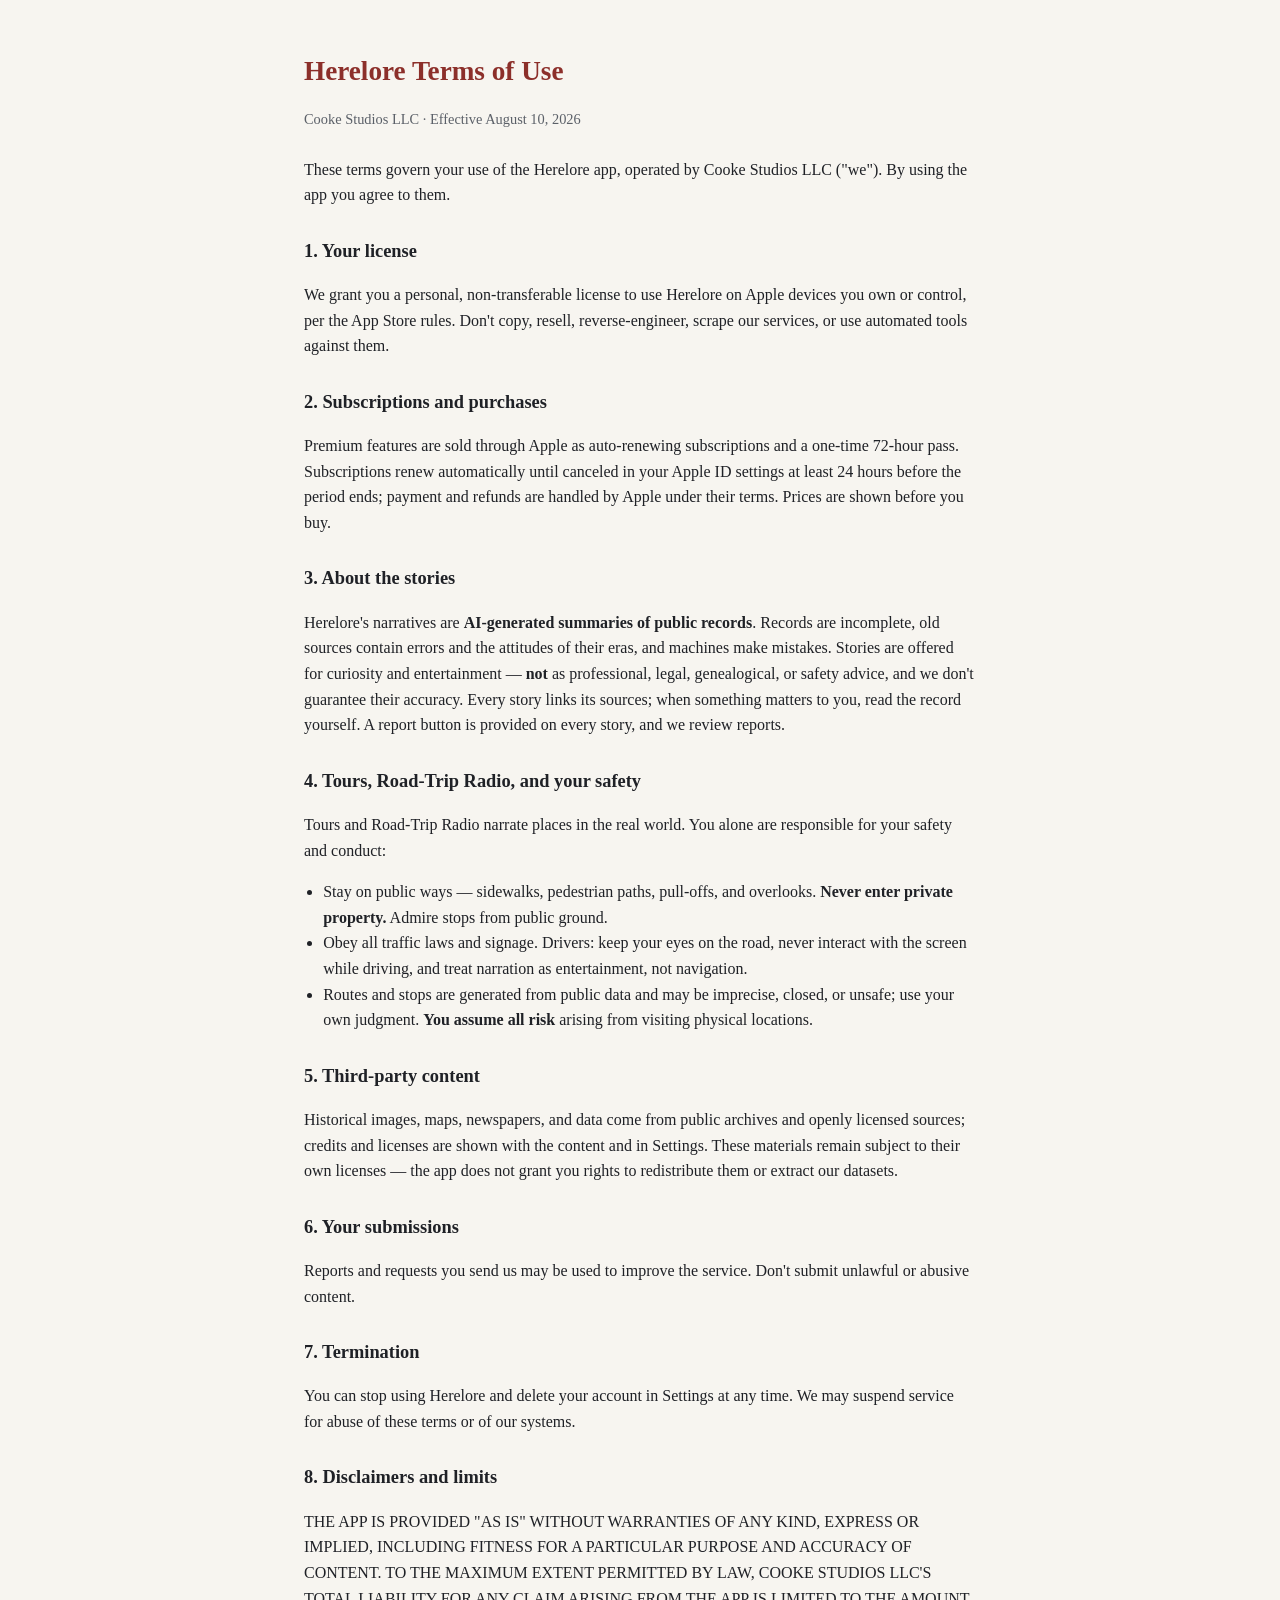
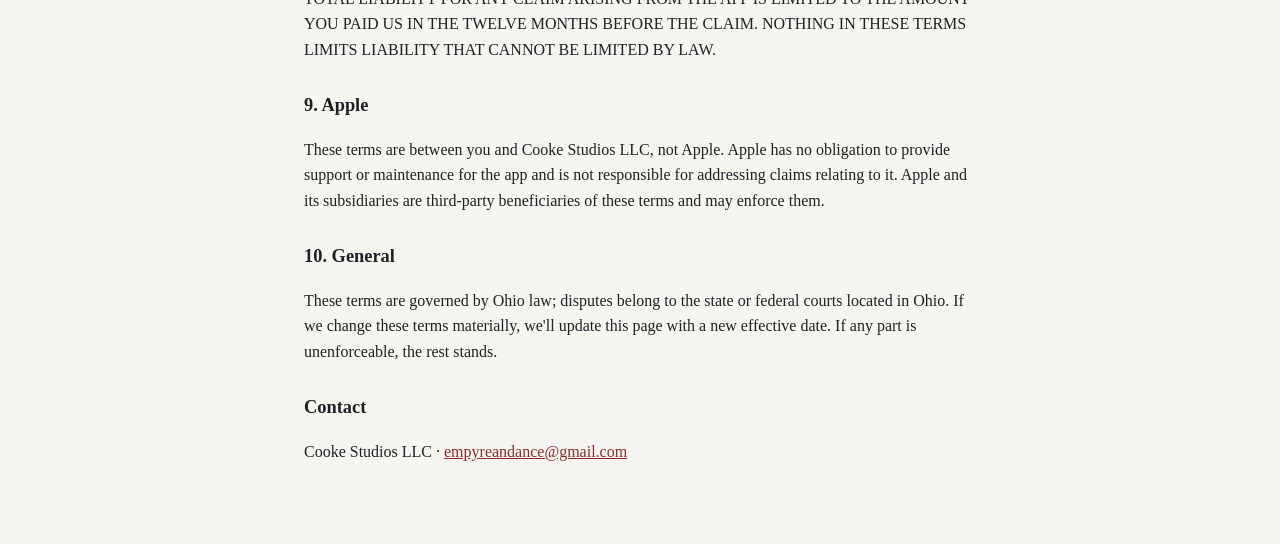
==== herelore/terms.html @ 2d527b5b "Herelore privacy policy + terms of use" ====
<!DOCTYPE html>
<html lang="en"><head><meta charset="utf-8"><meta name="viewport" content="width=device-width, initial-scale=1">
<title>Herelore — Terms of Use</title><link rel="stylesheet" href="style.css"></head><body>
<h1>Herelore Terms of Use</h1>
<p class="meta">Cooke Studios LLC · Effective August 10, 2026</p>

<p>These terms govern your use of the Herelore app, operated by Cooke Studios
LLC ("we"). By using the app you agree to them.</p>

<h2>1. Your license</h2>
<p>We grant you a personal, non-transferable license to use Herelore on Apple
devices you own or control, per the App Store rules. Don't copy, resell,
reverse-engineer, scrape our services, or use automated tools against them.</p>

<h2>2. Subscriptions and purchases</h2>
<p>Premium features are sold through Apple as auto-renewing subscriptions and
a one-time 72-hour pass. Subscriptions renew automatically until canceled in
your Apple ID settings at least 24 hours before the period ends; payment and
refunds are handled by Apple under their terms. Prices are shown before you
buy.</p>

<h2>3. About the stories</h2>
<p>Herelore's narratives are <strong>AI-generated summaries of public
records</strong>. Records are incomplete, old sources contain errors and the
attitudes of their eras, and machines make mistakes. Stories are offered for
curiosity and entertainment — <strong>not</strong> as professional, legal,
genealogical, or safety advice, and we don't guarantee their accuracy. Every
story links its sources; when something matters to you, read the record
yourself. A report button is provided on every story, and we review reports.</p>

<h2>4. Tours, Road-Trip Radio, and your safety</h2>
<p>Tours and Road-Trip Radio narrate places in the real world. You alone are
responsible for your safety and conduct:</p>
<ul>
<li>Stay on public ways — sidewalks, pedestrian paths, pull-offs, and
overlooks. <strong>Never enter private property.</strong> Admire stops from
public ground.</li>
<li>Obey all traffic laws and signage. Drivers: keep your eyes on the road,
never interact with the screen while driving, and treat narration as
entertainment, not navigation.</li>
<li>Routes and stops are generated from public data and may be imprecise,
closed, or unsafe; use your own judgment. <strong>You assume all risk</strong>
arising from visiting physical locations.</li>
</ul>

<h2>5. Third-party content</h2>
<p>Historical images, maps, newspapers, and data come from public archives and
openly licensed sources; credits and licenses are shown with the content and
in Settings. These materials remain subject to their own licenses — the app
does not grant you rights to redistribute them or extract our datasets.</p>

<h2>6. Your submissions</h2>
<p>Reports and requests you send us may be used to improve the service. Don't
submit unlawful or abusive content.</p>

<h2>7. Termination</h2>
<p>You can stop using Herelore and delete your account in Settings at any
time. We may suspend service for abuse of these terms or of our systems.</p>

<h2>8. Disclaimers and limits</h2>
<p>THE APP IS PROVIDED "AS IS" WITHOUT WARRANTIES OF ANY KIND, EXPRESS OR
IMPLIED, INCLUDING FITNESS FOR A PARTICULAR PURPOSE AND ACCURACY OF CONTENT.
TO THE MAXIMUM EXTENT PERMITTED BY LAW, COOKE STUDIOS LLC'S TOTAL LIABILITY
FOR ANY CLAIM ARISING FROM THE APP IS LIMITED TO THE AMOUNT YOU PAID US IN
THE TWELVE MONTHS BEFORE THE CLAIM. NOTHING IN THESE TERMS LIMITS LIABILITY
THAT CANNOT BE LIMITED BY LAW.</p>

<h2>9. Apple</h2>
<p>These terms are between you and Cooke Studios LLC, not Apple. Apple has no
obligation to provide support or maintenance for the app and is not
responsible for addressing claims relating to it. Apple and its subsidiaries
are third-party beneficiaries of these terms and may enforce them.</p>

<h2>10. General</h2>
<p>These terms are governed by Ohio law; disputes belong to the state or
federal courts located in Ohio. If we change these terms materially, we'll
update this page with a new effective date. If any part is unenforceable, the
rest stands.</p>

<h2>Contact</h2>
<p>Cooke Studios LLC · <a href="mailto:empyreandance@gmail.com">empyreandance@gmail.com</a></p>
</body></html>
---- herelore/style.css ----
body { font-family: Georgia, 'Times New Roman', serif; max-width: 42rem; margin: 0 auto; padding: 2rem 1.2rem 4rem; color: #1f2126; background: #f7f5f0; line-height: 1.6; }
h1 { font-size: 1.7rem; color: #8c2f2a; margin-bottom: .2rem; }
h2 { font-size: 1.15rem; margin-top: 1.8rem; color: #1f2126; }
.meta { color: #5b6068; font-size: .9rem; margin-bottom: 1.6rem; }
a { color: #8c2f2a; }
ul { padding-left: 1.2rem; }
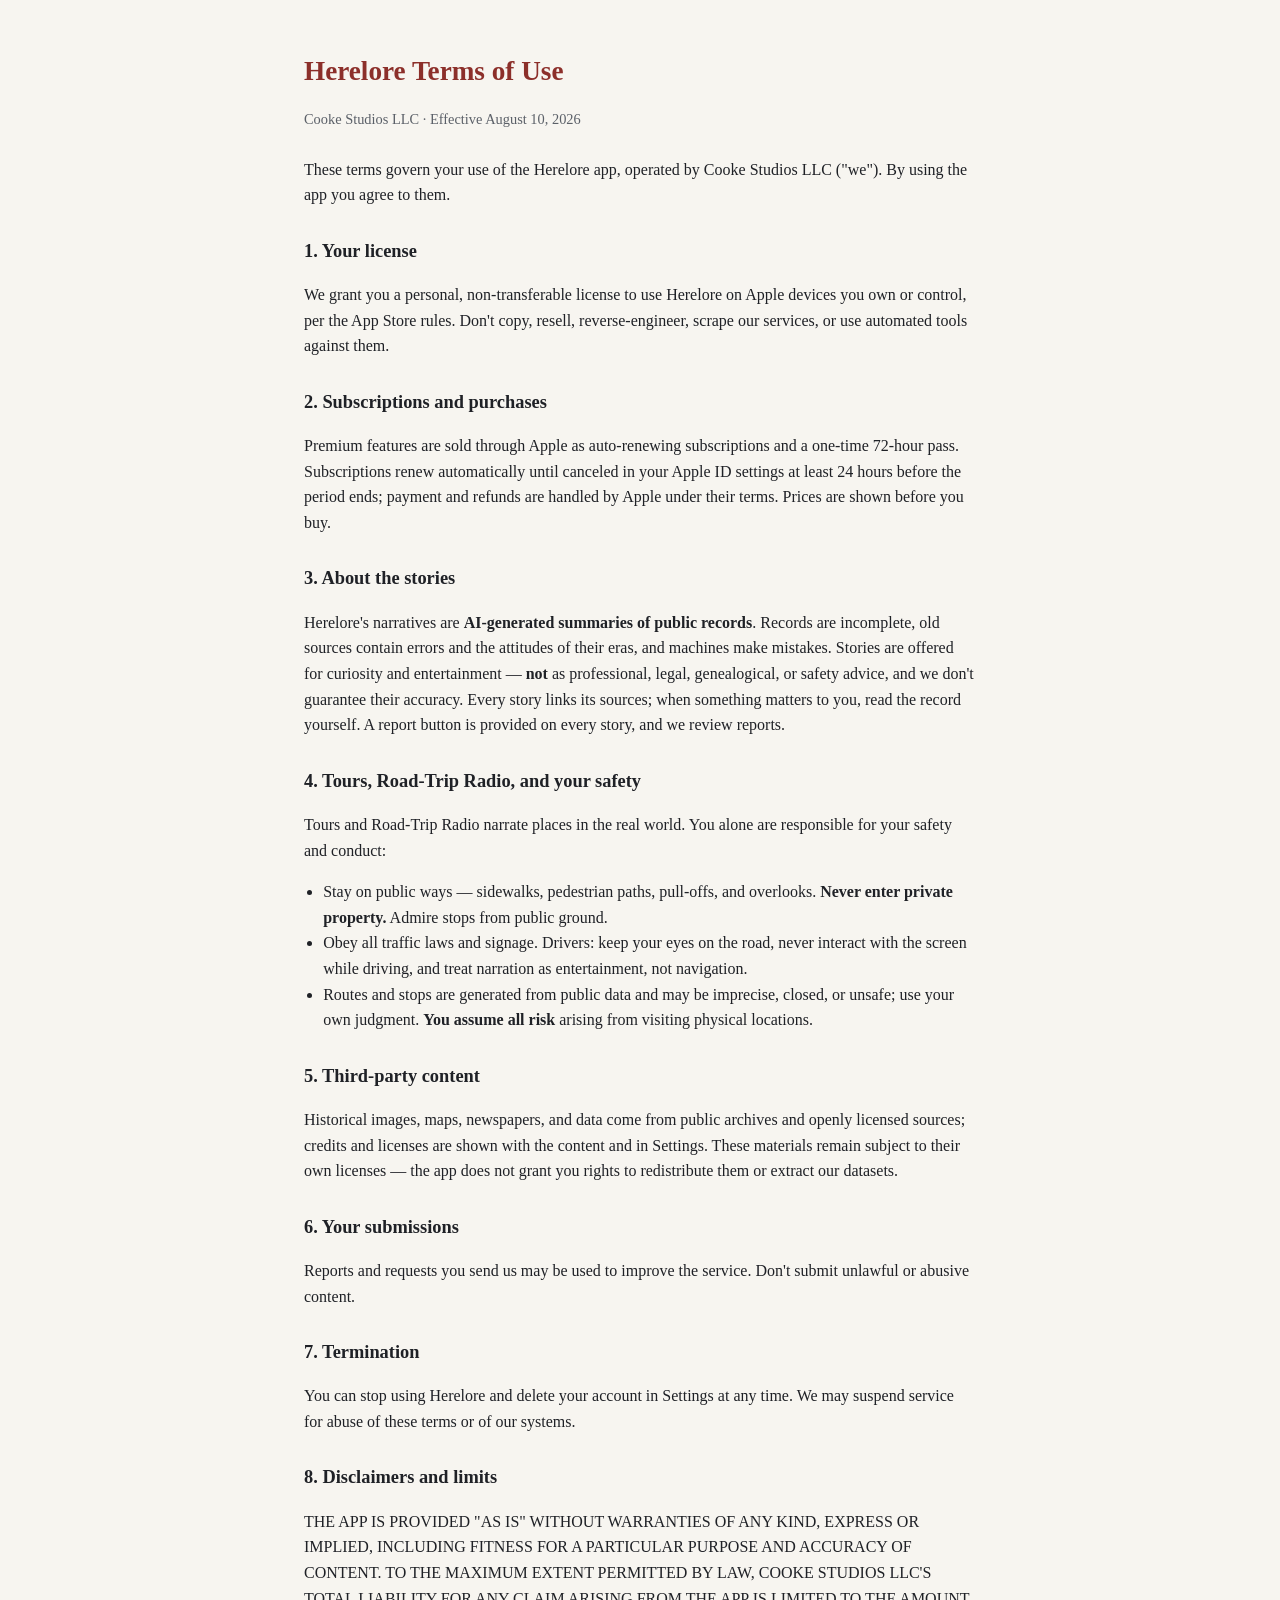
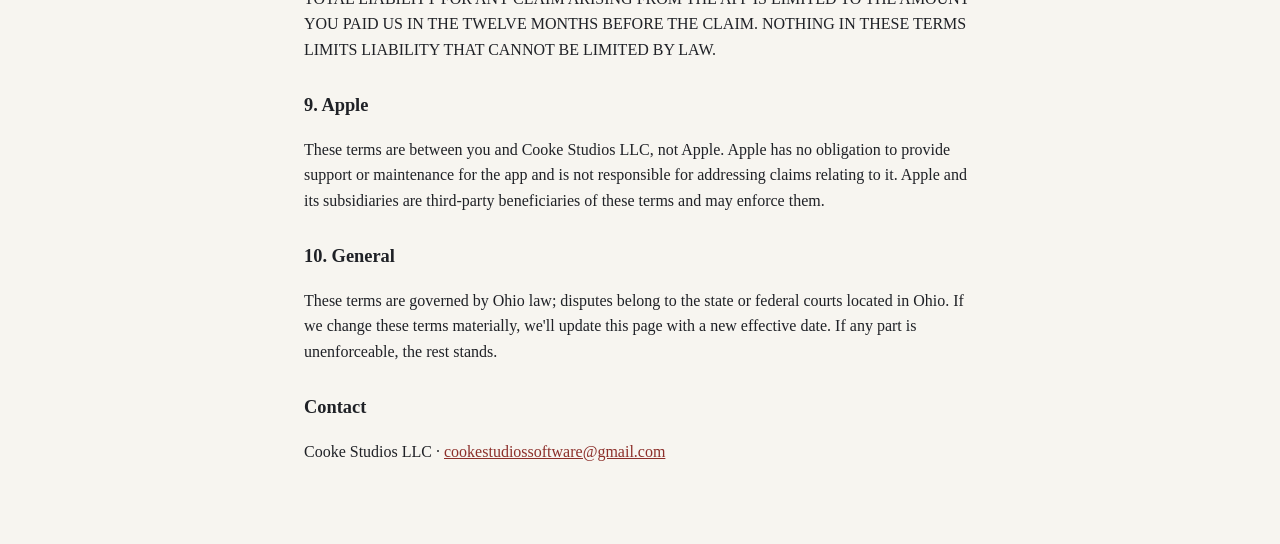
==== commit 50bb4c4a: "Contact email -> cookestudiossoftware@gmail.com" ====
--- a/herelore/terms.html
+++ b/herelore/terms.html
@@ -78,5 +78,5 @@
 rest stands.</p>
 
 <h2>Contact</h2>
-<p>Cooke Studios LLC · <a href="mailto:empyreandance@gmail.com">empyreandance@gmail.com</a></p>
+<p>Cooke Studios LLC · <a href="mailto:cookestudiossoftware@gmail.com">cookestudiossoftware@gmail.com</a></p>
 </body></html>
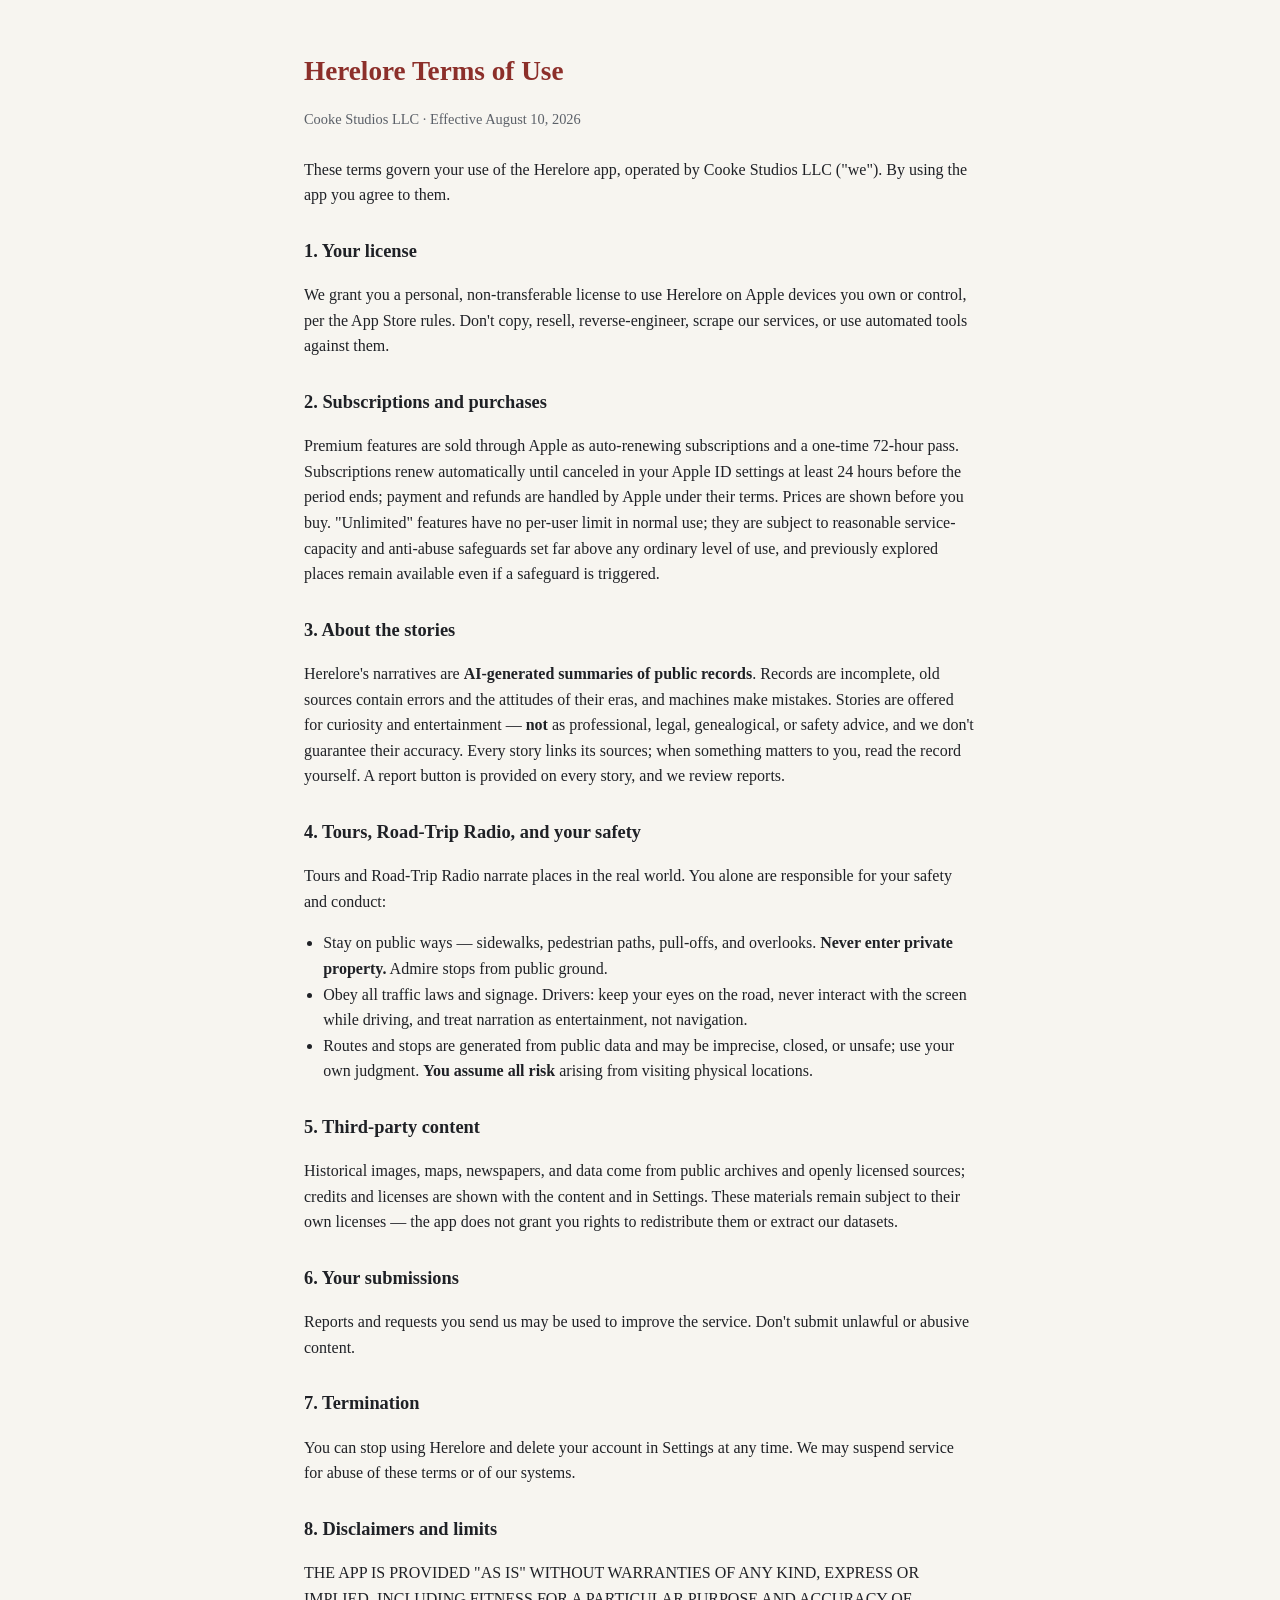
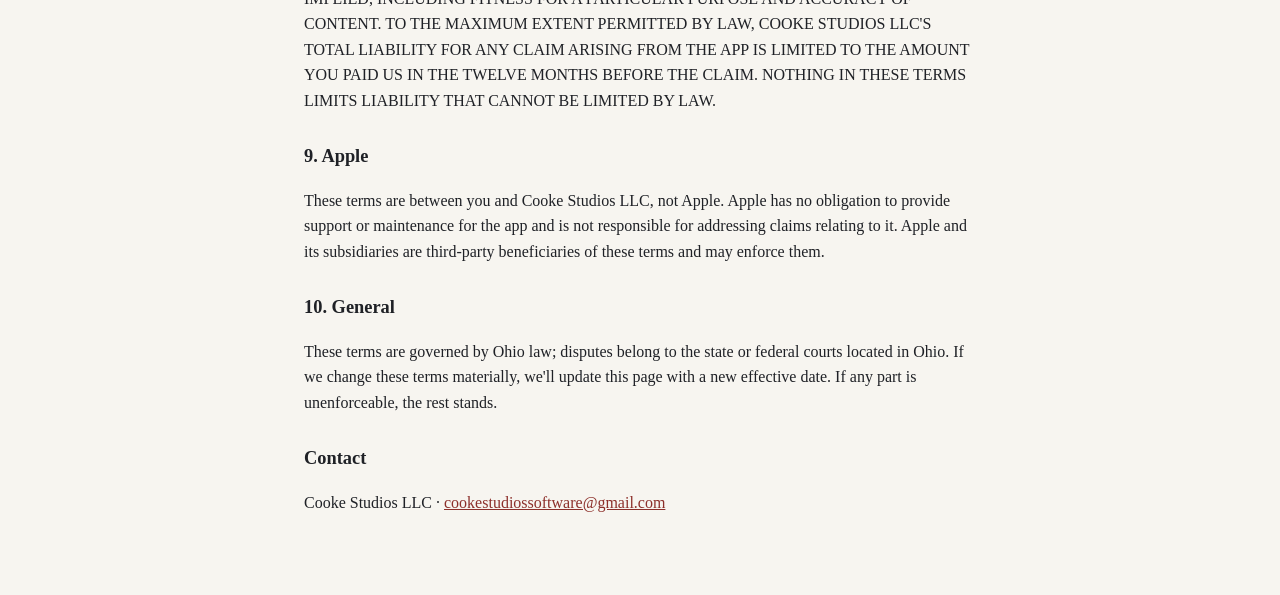
==== commit 01be9c4d: "Terms: add fair-use clause for unlimited features Co-Authored-By: Claude Fable 5 <noreply@anthropic." ====
--- a/herelore/terms.html
+++ b/herelore/terms.html
@@ -17,7 +17,10 @@
 a one-time 72-hour pass. Subscriptions renew automatically until canceled in
 your Apple ID settings at least 24 hours before the period ends; payment and
 refunds are handled by Apple under their terms. Prices are shown before you
-buy.</p>
+buy. "Unlimited" features have no per-user limit in normal use; they are
+subject to reasonable service-capacity and anti-abuse safeguards set far
+above any ordinary level of use, and previously explored places remain
+available even if a safeguard is triggered.</p>
 
 <h2>3. About the stories</h2>
 <p>Herelore's narratives are <strong>AI-generated summaries of public
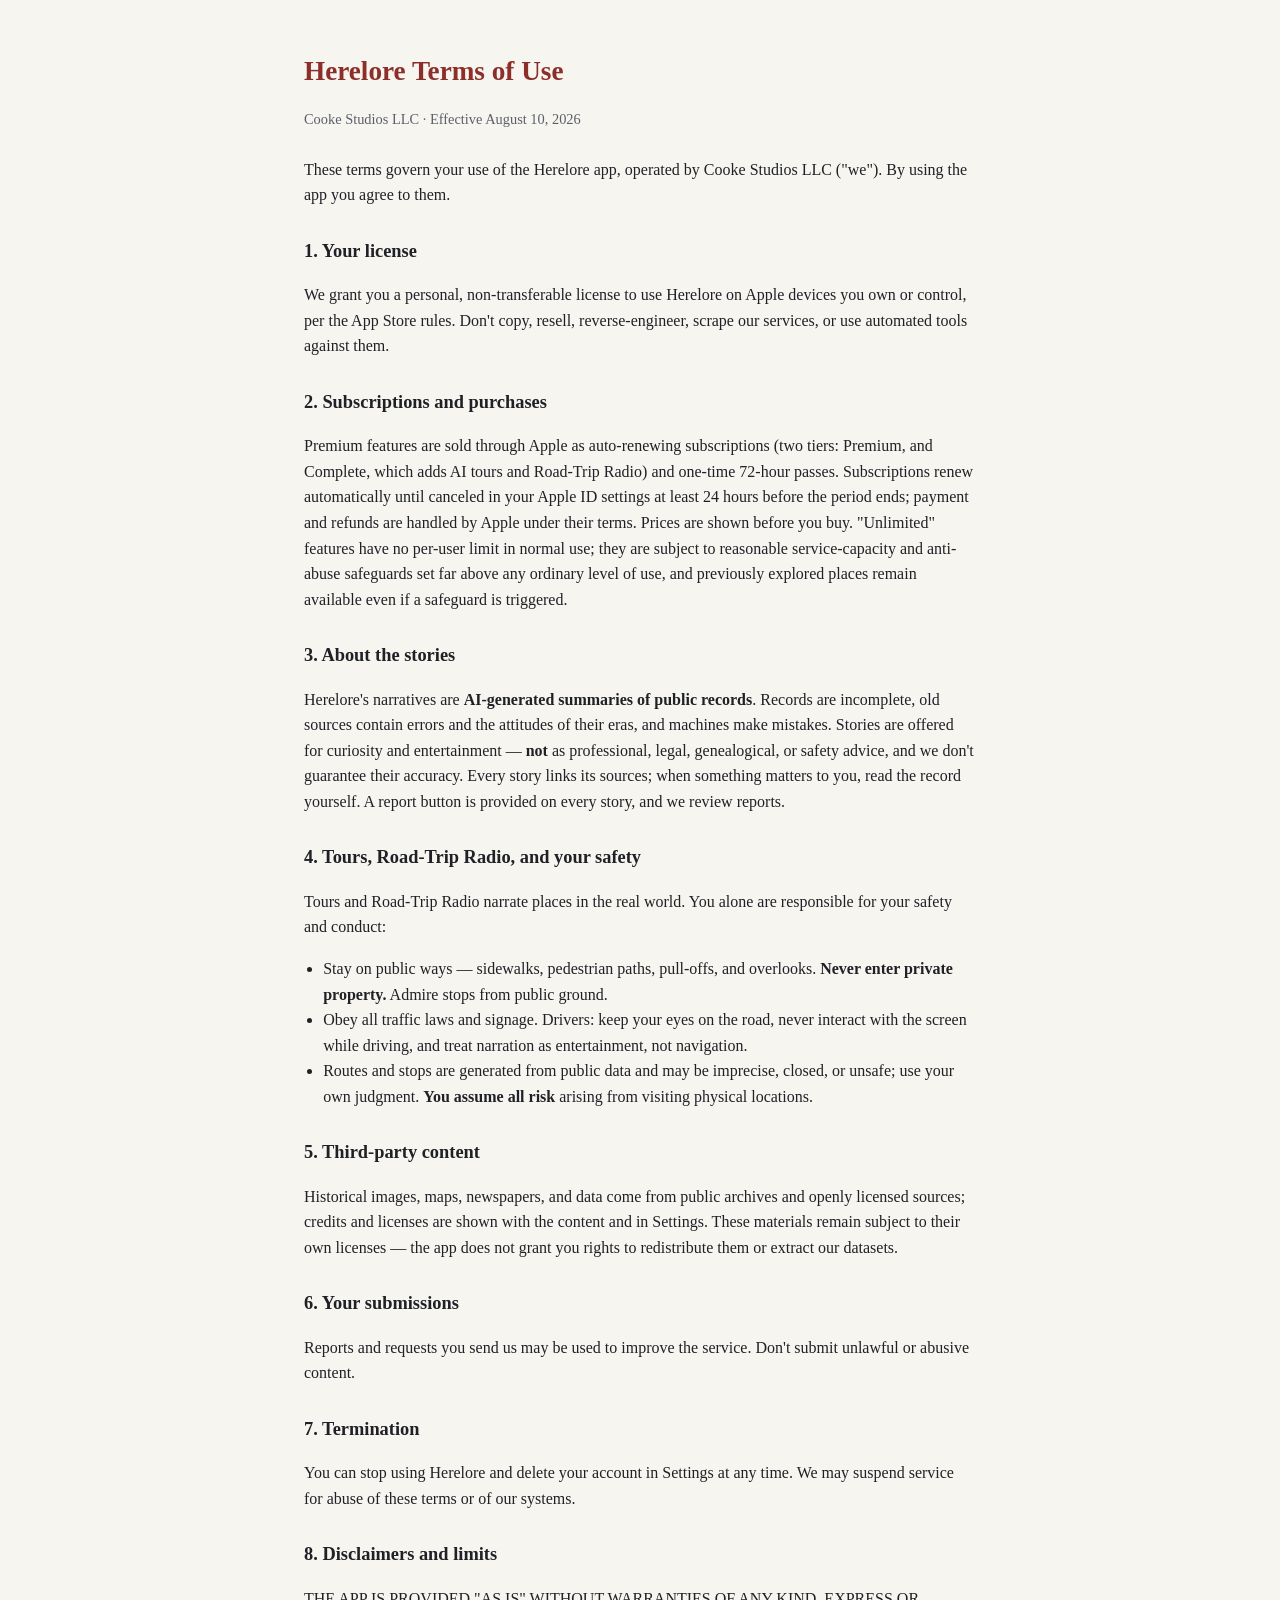
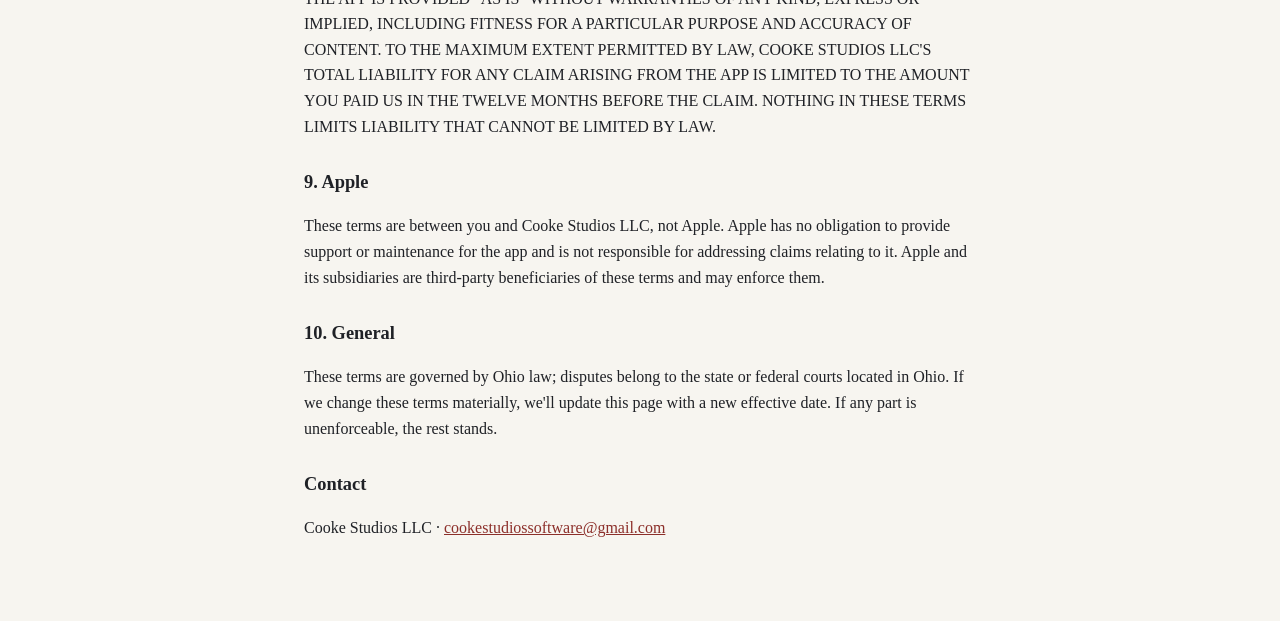
==== commit 5adfbad3: "Terms: two subscription tiers + two weekend passes Co-Authored-By: Claude Fable 5 <noreply@anthropic" ====
--- a/herelore/terms.html
+++ b/herelore/terms.html
@@ -13,8 +13,9 @@
 reverse-engineer, scrape our services, or use automated tools against them.</p>
 
 <h2>2. Subscriptions and purchases</h2>
-<p>Premium features are sold through Apple as auto-renewing subscriptions and
-a one-time 72-hour pass. Subscriptions renew automatically until canceled in
+<p>Premium features are sold through Apple as auto-renewing subscriptions
+(two tiers: Premium, and Complete, which adds AI tours and Road-Trip Radio)
+and one-time 72-hour passes. Subscriptions renew automatically until canceled in
 your Apple ID settings at least 24 hours before the period ends; payment and
 refunds are handled by Apple under their terms. Prices are shown before you
 buy. "Unlimited" features have no per-user limit in normal use; they are
